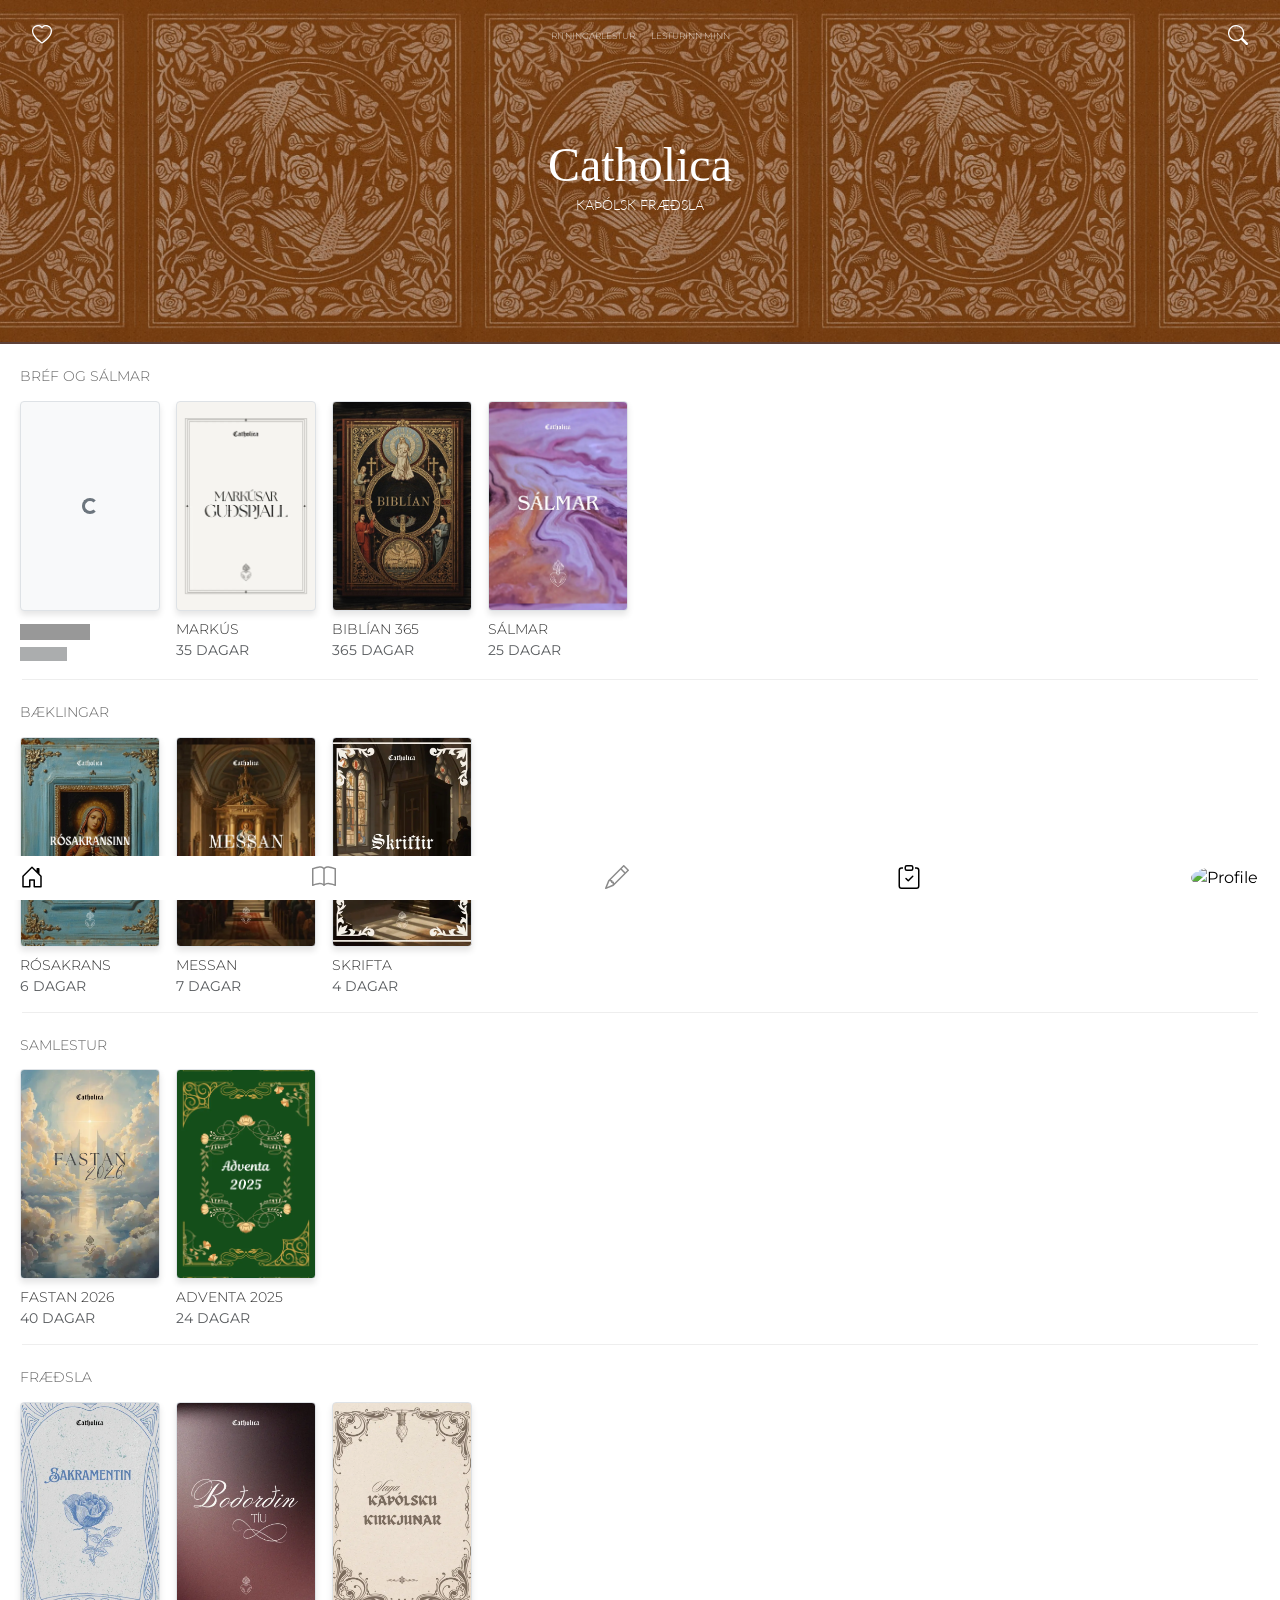
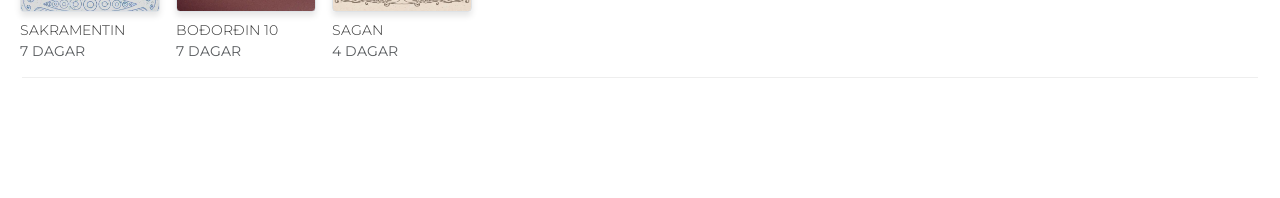
==== index.html @ e353a9ea "Add project files." ====
<!DOCTYPE html>
<html data-bs-theme="light" lang="en">

<head>
    <meta charset="utf-8">
    <meta name="viewport" content="width=device-width, initial-scale=1.0, shrink-to-fit=no">
    <title>Catholica</title>
    <link rel="stylesheet" href="assets/bootstrap/css/bootstrap.min.css">
    <link rel="stylesheet" href="https://fonts.googleapis.com/css?family=Cinzel:400,700&amp;display=swap">
    <link rel="stylesheet" href="https://fonts.googleapis.com/css?family=Lato&amp;display=swap">
    <link rel="stylesheet" href="https://fonts.googleapis.com/css?family=Montserrat:400,700&amp;display=swap">
    <link rel="stylesheet" href="assets/css/Login-Form-Basic-icons.css">
    <link rel="stylesheet" href="assets/css/styles.css">
</head>

<body class="bg-white" style="height:auto;">
    <header class="text-center text-white p-4 app-header" style="height: 344px;background: linear-gradient(black, rgba(0,0,0,0.3) 0%), url(&quot;assets/img/Cover_crop.jpg&quot;) center / contain, var(--bs-info);opacity: 1;backdrop-filter: opacity(1);-webkit-backdrop-filter: opacity(1);filter: brightness(100%);">
        <div class="d-flex justify-content-between align-items-center mb-4 px-2"><svg class="bi bi-heart fs-5 text-white" xmlns="http://www.w3.org/2000/svg" width="1em" height="1em" fill="currentColor" viewBox="0 0 16 16">
                <path d="m8 2.748-.717-.737C5.6.281 2.514.878 1.4 3.053c-.523 1.023-.641 2.5.314 4.385.92 1.815 2.834 3.989 6.286 6.357 3.452-2.368 5.365-4.542 6.286-6.357.955-1.886.838-3.362.314-4.385C13.486.878 10.4.28 8.717 2.01zM8 15C-7.333 4.868 3.279-3.04 7.824 1.143c.06.055.119.112.176.171a3.12 3.12 0 0 1 .176-.17C12.72-3.042 23.333 4.867 8 15"></path>
            </svg>
            <div class="small fw-bold"><span class="me-3 opacity-75" style="font-size:9px;">RITNINGARLESTUR</span><span class="opacity-75" style="font-size:9px;">LESTURINN MINN</span></div><svg class="bi bi-search fs-5 text-white" xmlns="http://www.w3.org/2000/svg" width="1em" height="1em" fill="currentColor" viewBox="0 0 16 16">
                <path d="M11.742 10.344a6.5 6.5 0 1 0-1.397 1.398h-.001c.03.04.062.078.098.115l3.85 3.85a1 1 0 0 0 1.415-1.414l-3.85-3.85a1.007 1.007 0 0 0-.115-.1zM12 6.5a5.5 5.5 0 1 1-11 0 5.5 5.5 0 0 1 11 0"></path>
            </svg>
        </div>
        <div class="py-5 catholica-logo">
            <h1 style="font-size:3em;margin-bottom:-19px;">Catholica</h1>
            <p class="text-uppercase small fw-bold mb-0" style="font-family:Lato, sans-serif;color:rgb(255, 255, 255);opacity:1;">kaþólsk fræðsla</p>
        </div>
    </header>
    <main class="mb-5 pb-5 py-4 container-fluid">
        <section class="mb-4">
            <h3 class="text-uppercase small fw-bold mb-3 px-2 opacity-75">Bréf og sálmar</h3>
            <div class="d-flex overflow-x-scroll gap-3 pb-3 px-2">
                <div data-key="biblian365" class="book-card">
                    <div class="bg-light border d-flex justify-content-center align-items-center cover">
                        <div class="text-secondary spinner-border spinner-border-sm" role="status"></div>
                    </div>
                    <div class="mt-2">
                        <div class="placeholder-glow"><span class="placeholder col-6"></span></div>
                    </div>
                    <div class="small text-muted">
                        <div class="placeholder-glow"><span class="placeholder col-4"></span></div>
                    </div>
                </div>
                <div class="book-card">
                    <div class="text-center bg-light border p-4 cover" style="background:url(&quot;assets/img/8.webp&quot;) center / contain;">
                        <div class="small mb-3 opacity-50"></div>
                    </div>
                    <div class="text-uppercase small fw-bold mt-2"><span>Markús</span></div>
                    <div class="small text-muted"><span>35 DAGAR</span></div>
                </div>
                <div class="book-card">
                    <div class="text-white bg-dark border p-1 cover" style="background:url(&quot;assets/img/10.jpg&quot;) center / contain;"></div>
                    <div class="text-uppercase small fw-bold mt-2"><span>Biblían 365</span></div>
                    <div class="small text-muted"><span>365 DAGAR</span></div>
                </div>
                <div class="book-card">
                    <div class="bg-info-subtle border p-1 cover" style="background:url(&quot;assets/img/7.webp&quot;) center / contain;"></div>
                    <div class="text-uppercase small fw-bold mt-2"><span>Sálmar</span></div>
                    <div class="small text-muted"><span>25 DAGAR</span></div>
                </div>
            </div>
        </section>
        <section class="mb-4">
            <h6 class="text-uppercase small fw-bold mb-3 px-2 opacity-75">Bæklingar</h6>
            <div class="d-flex overflow-auto gap-3 pb-3 px-2 hide-scrollbar">
                <div class="book-card">
                    <div class="bg-primary-subtle border p-1 cover" style="background:url(&quot;assets/img/11.jpg&quot;) center / contain;"></div>
                    <div class="text-uppercase small fw-bold mt-2"><span>Rósakrans</span></div>
                    <div class="small text-muted"><span>6 DAGAR</span></div>
                </div>
                <div class="book-card">
                    <div class="border p-1 cover" style="background:url(&quot;assets/img/12.webp&quot;) center / contain;"></div>
                    <div class="text-uppercase small fw-bold mt-2"><span>Messan</span></div>
                    <div class="small text-muted"><span>7 DAGAR</span></div>
                </div>
                <div class="book-card">
                    <div class="border p-1 cover" style="background:url(&quot;assets/img/13.webp&quot;) center / cover no-repeat;"></div>
                    <div class="text-uppercase small fw-bold mt-2"><span>Skrifta</span></div>
                    <div class="small text-muted"><span>4 DAGAR</span></div>
                </div>
            </div>
        </section>
        <section class="mb-4">
            <h6 class="text-uppercase small fw-bold mb-3 px-2 opacity-75">Samlestur</h6>
            <div class="d-flex overflow-auto gap-3 pb-3 px-2 hide-scrollbar">
                <div class="book-card">
                    <div class="border p-1 cover" style="background:url(&quot;assets/img/6.webp&quot;) center / cover;"></div>
                    <div class="text-uppercase small fw-bold mt-2"><span>Fastan 2026</span></div>
                    <div class="small text-muted"><span>40 DAGAR</span></div>
                </div>
                <div class="book-card">
                    <div class="border p-1 cover" style="background:url(&quot;assets/img/16.webp&quot;) center / contain;"></div>
                    <div class="text-uppercase small fw-bold mt-2"><span>Adventa 2025</span></div>
                    <div class="small text-muted"><span>24 DAGAR</span></div>
                </div>
            </div>
        </section>
        <section class="mb-4">
            <h6 class="text-uppercase small fw-bold mb-3 px-2 opacity-75">Fræðsla</h6>
            <div class="d-flex overflow-auto gap-3 pb-3 px-2 hide-scrollbar">
                <div class="book-card">
                    <div class="bg-primary-subtle border p-1 cover" style="background:url(&quot;assets/img/18.webp&quot;) center / cover;"></div>
                    <div class="text-uppercase small fw-bold mt-2"><span>Sakramentin</span></div>
                    <div class="small text-muted"><span>7 DAGAR</span></div>
                </div>
                <div class="book-card">
                    <div class="border p-1 cover" style="background:url(&quot;assets/img/20.webp&quot;) center / cover;"></div>
                    <div class="text-uppercase small fw-bold mt-2"><span>boðorðin 10</span></div>
                    <div class="small text-muted"><span>7 DAGAR</span></div>
                </div>
                <div class="book-card">
                    <div class="border p-1 cover" style="background:url(&quot;assets/img/19.webp&quot;) center / cover;"></div>
                    <div class="text-uppercase small fw-bold mt-2"><span>Sagan</span></div>
                    <div class="small text-muted"><span>4 DAGAR</span></div>
                </div>
            </div>
        </section>
    </main>
    <nav class="navbar navbar-expand fixed-bottom bg-body">
        <div class="container-fluid"><button class="navbar-toggler" data-bs-toggle="collapse" data-bs-target="#navcol-1"><span class="visually-hidden">Toggle navigation</span><span class="navbar-toggler-icon"></span></button>
            <div class="collapse navbar-collapse" id="navcol-1">
                <ul class="navbar-nav d-flex justify-content-between" style="width:100%;">
                    <li class="nav-item"><a class="nav-link active" href="index.html"><svg class="bi bi-house-door fs-4" xmlns="http://www.w3.org/2000/svg" width="1em" height="1em" fill="currentColor" viewBox="0 0 16 16">
                                <path d="M8.354 1.146a.5.5 0 0 0-.708 0l-6 6A.5.5 0 0 0 1.5 7.5v7a.5.5 0 0 0 .5.5h4.5a.5.5 0 0 0 .5-.5v-4h2v4a.5.5 0 0 0 .5.5H14a.5.5 0 0 0 .5-.5v-7a.5.5 0 0 0-.146-.354L13 5.793V2.5a.5.5 0 0 0-.5-.5h-1a.5.5 0 0 0-.5.5v1.293zM2.5 14V7.707l5.5-5.5 5.5 5.5V14H10v-4a.5.5 0 0 0-.5-.5h-3a.5.5 0 0 0-.5.5v4z"></path>
                            </svg></a></li>
                    <li class="nav-item"><a class="nav-link" href="Biblia.html"><svg class="bi bi-book fs-4" xmlns="http://www.w3.org/2000/svg" width="1em" height="1em" fill="currentColor" viewBox="0 0 16 16">
                                <path d="M1 2.828c.885-.37 2.154-.769 3.388-.893 1.33-.134 2.458.063 3.112.752v9.746c-.935-.53-2.12-.603-3.213-.493-1.18.12-2.37.461-3.287.811V2.828zm7.5-.141c.654-.689 1.782-.886 3.112-.752 1.234.124 2.503.523 3.388.893v9.923c-.918-.35-2.107-.692-3.287-.81-1.094-.111-2.278-.039-3.213.492V2.687zM8 1.783C7.015.936 5.587.81 4.287.94c-1.514.153-3.042.672-3.994 1.105A.5.5 0 0 0 0 2.5v11a.5.5 0 0 0 .707.455c.882-.4 2.303-.881 3.68-1.02 1.409-.142 2.59.087 3.223.877a.5.5 0 0 0 .78 0c.633-.79 1.814-1.019 3.222-.877 1.378.139 2.8.62 3.681 1.02A.5.5 0 0 0 16 13.5v-11a.5.5 0 0 0-.293-.455c-.952-.433-2.48-.952-3.994-1.105C10.413.809 8.985.936 8 1.783"></path>
                            </svg></a></li>
                    <li class="nav-item"><a class="nav-link" href="Notes.html"><svg class="bi bi-pencil fs-4" xmlns="http://www.w3.org/2000/svg" width="1em" height="1em" fill="currentColor" viewBox="0 0 16 16">
                                <path d="M12.146.146a.5.5 0 0 1 .708 0l3 3a.5.5 0 0 1 0 .708l-10 10a.5.5 0 0 1-.168.11l-5 2a.5.5 0 0 1-.65-.65l2-5a.5.5 0 0 1 .11-.168l10-10zM11.207 2.5 13.5 4.793 14.793 3.5 12.5 1.207zm1.586 3L10.5 3.207 4 9.707V10h.5a.5.5 0 0 1 .5.5v.5h.5a.5.5 0 0 1 .5.5v.5h.293zm-9.761 5.175-.106.106-1.528 3.821 3.821-1.528.106-.106A.5.5 0 0 1 5 12.5V12h-.5a.5.5 0 0 1-.5-.5V11h-.5a.5.5 0 0 1-.468-.325z"></path>
                            </svg></a></li>
                    <li class="nav-item"><a class="nav-link active" href="#"><svg class="bi bi-clipboard-check fs-4" xmlns="http://www.w3.org/2000/svg" width="1em" height="1em" fill="currentColor" viewBox="0 0 16 16">
                                <path fill-rule="evenodd" d="M10.854 7.146a.5.5 0 0 1 0 .708l-3 3a.5.5 0 0 1-.708 0l-1.5-1.5a.5.5 0 1 1 .708-.708L7.5 9.793l2.646-2.647a.5.5 0 0 1 .708 0z"></path>
                                <path d="M4 1.5H3a2 2 0 0 0-2 2V14a2 2 0 0 0 2 2h10a2 2 0 0 0 2-2V3.5a2 2 0 0 0-2-2h-1v1h1a1 1 0 0 1 1 1V14a1 1 0 0 1-1 1H3a1 1 0 0 1-1-1V3.5a1 1 0 0 1 1-1h1z"></path>
                                <path d="M9.5 1a.5.5 0 0 1 .5.5v1a.5.5 0 0 1-.5.5h-3a.5.5 0 0 1-.5-.5v-1a.5.5 0 0 1 .5-.5zm-3-1A1.5 1.5 0 0 0 5 1.5v1A1.5 1.5 0 0 0 6.5 4h3A1.5 1.5 0 0 0 11 2.5v-1A1.5 1.5 0 0 0 9.5 0z"></path>
                            </svg></a></li>
                    <li class="nav-item"><a class="nav-link active" href="login.html"><img class="border rounded-circle border-2 border-white" src="https://images.unsplash.com/photo-1494790108377-be9c29b29330?auto=format&amp;fit=crop&amp;q=80&amp;w=100&amp;h=100" alt="Profile" style="width:32px;height:32px;object-fit:cover;"></a></li>
                </ul>
            </div>
        </div>
    </nav>
    <script src="assets/bootstrap/js/bootstrap.min.js"></script>
    <script src="assets/js/Services/authenticationService.js"></script>
    <script src="assets/js/Services/dataService.js"></script>
    <script src="assets/js/Services/supabaseClient.js"></script>
    <script src="assets/js/BookApi/bookApi.js"></script>
    <script src="assets/js/login-handler.mjs" type="module"></script>
</body>

</html>
---- assets/css/Login-Form-Basic-icons.css ----
.bs-icon {
  --bs-icon-size: .75rem;
  display: flex;
  flex-shrink: 0;
  justify-content: center;
  align-items: center;
  font-size: var(--bs-icon-size);
  width: calc(var(--bs-icon-size) * 2);
  height: calc(var(--bs-icon-size) * 2);
  color: var(--bs-primary);
}

.bs-icon-xs {
  --bs-icon-size: 1rem;
  width: calc(var(--bs-icon-size) * 1.5);
  height: calc(var(--bs-icon-size) * 1.5);
}

.bs-icon-sm {
  --bs-icon-size: 1rem;
}

.bs-icon-md {
  --bs-icon-size: 1.5rem;
}

.bs-icon-lg {
  --bs-icon-size: 2rem;
}

.bs-icon-xl {
  --bs-icon-size: 2.5rem;
}

.bs-icon.bs-icon-primary {
  color: var(--bs-white);
  background: var(--bs-primary);
}

.bs-icon.bs-icon-primary-light {
  color: var(--bs-primary);
  background: rgba(var(--bs-primary-rgb), .2);
}

.bs-icon.bs-icon-semi-white {
  color: var(--bs-primary);
  background: rgba(255, 255, 255, .5);
}

.bs-icon.bs-icon-rounded {
  border-radius: .5rem;
}

.bs-icon.bs-icon-circle {
  border-radius: 50%;
}
---- assets/css/styles.css ----
:root {
  --primary-font: 'Montserrat', sans-serif;
  --display-font: 'Cloister Black', serif;
}

body {
  font-family: var(--primary-font);
  background-color: #fcfaf7;
  color: #333;
}

.app-header {
  background: linear-gradient(rgba(121, 85, 72, 0.8), rgba(121, 85, 72, 0.8)), url('https://www.transparenttextures.com/patterns/black-paper.png');
  border-bottom: 2px solid #5d4037;
}

.catholica-logo h1 {
  font-family: var(--display-font);
  line-height: 2;
}

.hide-scrollbar::-webkit-scrollbar {
  display: none;
}

.book-card {
  flex: 0 0 140px;
  width: 140px;
}

.book-card .cover {
  width: 100%;
  aspect-ratio: 2/3;
  object-fit: cover;
  border-radius: 4px;
  overflow: hidden;
  box-shadow: 0 4px 6px rgba(0,0,0,0.1);
  display: flex;
  flex-direction: column;
  justify-content: center;
}

.book-card .cover img {
  width: 100%;
  height: 100%;
  object-fit: cover;
}

.nav-link {
  padding: 0;
  opacity: 0.7;
  transition: opacity 0.2s;
}

.nav-link:hover, .nav-link.active {
  opacity: 1;
}

section {
  position: relative;
}

section::after {
  content: '';
  position: absolute;
  bottom: 0;
  left: 10px;
  right: 10px;
  height: 1px;
  background-color: #eee;
}

.opacity-75 {
}

.fw-bold {
  font-weight: 300!important;
}

.hide-scrollbar {
  /*-ms-overflow-style: none;*/
  /*scrollbar-width: none;*/
}
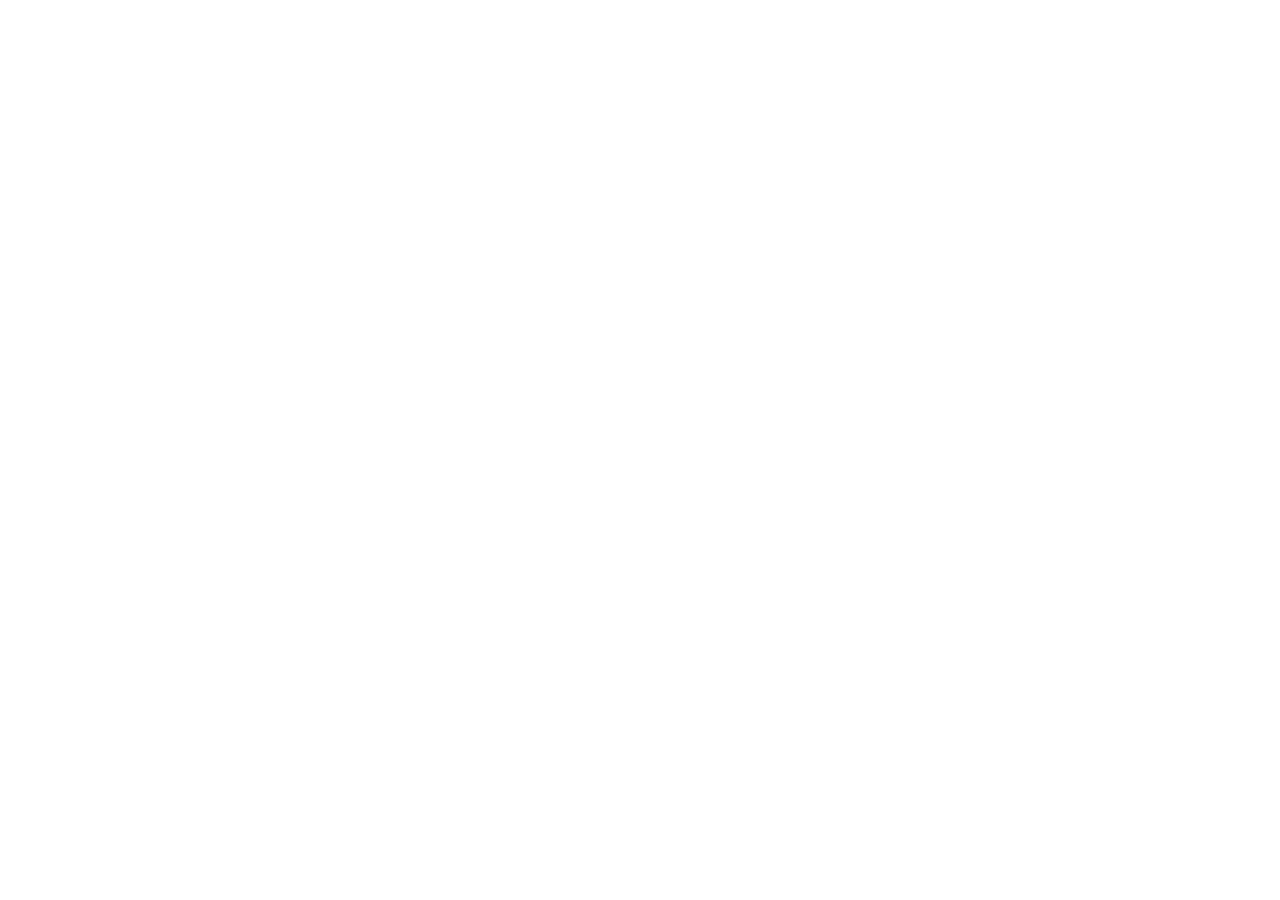
==== commit be1c075e: "Restructure" ====
--- a/index.html
+++ b/index.html
@@ -1,151 +1,21 @@
 <!DOCTYPE html>
-<html data-bs-theme="light" lang="en">
-
+<html lang="en" data-bs-theme="light">
 <head>
     <meta charset="utf-8">
-    <meta name="viewport" content="width=device-width, initial-scale=1.0, shrink-to-fit=no">
+    <meta name="viewport" content="width=device-width, initial-scale=1">
+    <meta name="theme-color" content="#212529">
     <title>Catholica</title>
-    <link rel="stylesheet" href="assets/bootstrap/css/bootstrap.min.css">
+    <link rel="manifest" href="./manifest.webmanifest">
+    <link rel="stylesheet" href="./assets/bootstrap/css/bootstrap.min.css">
     <link rel="stylesheet" href="https://fonts.googleapis.com/css?family=Cinzel:400,700&amp;display=swap">
     <link rel="stylesheet" href="https://fonts.googleapis.com/css?family=Lato&amp;display=swap">
     <link rel="stylesheet" href="https://fonts.googleapis.com/css?family=Montserrat:400,700&amp;display=swap">
-    <link rel="stylesheet" href="assets/css/Login-Form-Basic-icons.css">
-    <link rel="stylesheet" href="assets/css/styles.css">
+    <link rel="stylesheet" href="./assets/css/Login-Form-Basic-icons.css">
+    <link rel="stylesheet" href="./assets/css/styles.css">
 </head>
-
 <body class="bg-white" style="height:auto;">
-    <header class="text-center text-white p-4 app-header" style="height: 344px;background: linear-gradient(black, rgba(0,0,0,0.3) 0%), url(&quot;assets/img/Cover_crop.jpg&quot;) center / contain, var(--bs-info);opacity: 1;backdrop-filter: opacity(1);-webkit-backdrop-filter: opacity(1);filter: brightness(100%);">
-        <div class="d-flex justify-content-between align-items-center mb-4 px-2"><svg class="bi bi-heart fs-5 text-white" xmlns="http://www.w3.org/2000/svg" width="1em" height="1em" fill="currentColor" viewBox="0 0 16 16">
-                <path d="m8 2.748-.717-.737C5.6.281 2.514.878 1.4 3.053c-.523 1.023-.641 2.5.314 4.385.92 1.815 2.834 3.989 6.286 6.357 3.452-2.368 5.365-4.542 6.286-6.357.955-1.886.838-3.362.314-4.385C13.486.878 10.4.28 8.717 2.01zM8 15C-7.333 4.868 3.279-3.04 7.824 1.143c.06.055.119.112.176.171a3.12 3.12 0 0 1 .176-.17C12.72-3.042 23.333 4.867 8 15"></path>
-            </svg>
-            <div class="small fw-bold"><span class="me-3 opacity-75" style="font-size:9px;">RITNINGARLESTUR</span><span class="opacity-75" style="font-size:9px;">LESTURINN MINN</span></div><svg class="bi bi-search fs-5 text-white" xmlns="http://www.w3.org/2000/svg" width="1em" height="1em" fill="currentColor" viewBox="0 0 16 16">
-                <path d="M11.742 10.344a6.5 6.5 0 1 0-1.397 1.398h-.001c.03.04.062.078.098.115l3.85 3.85a1 1 0 0 0 1.415-1.414l-3.85-3.85a1.007 1.007 0 0 0-.115-.1zM12 6.5a5.5 5.5 0 1 1-11 0 5.5 5.5 0 0 1 11 0"></path>
-            </svg>
-        </div>
-        <div class="py-5 catholica-logo">
-            <h1 style="font-size:3em;margin-bottom:-19px;">Catholica</h1>
-            <p class="text-uppercase small fw-bold mb-0" style="font-family:Lato, sans-serif;color:rgb(255, 255, 255);opacity:1;">kaþólsk fræðsla</p>
-        </div>
-    </header>
-    <main class="mb-5 pb-5 py-4 container-fluid">
-        <section class="mb-4">
-            <h3 class="text-uppercase small fw-bold mb-3 px-2 opacity-75">Bréf og sálmar</h3>
-            <div class="d-flex overflow-x-scroll gap-3 pb-3 px-2">
-                <div data-key="biblian365" class="book-card">
-                    <div class="bg-light border d-flex justify-content-center align-items-center cover">
-                        <div class="text-secondary spinner-border spinner-border-sm" role="status"></div>
-                    </div>
-                    <div class="mt-2">
-                        <div class="placeholder-glow"><span class="placeholder col-6"></span></div>
-                    </div>
-                    <div class="small text-muted">
-                        <div class="placeholder-glow"><span class="placeholder col-4"></span></div>
-                    </div>
-                </div>
-                <div class="book-card">
-                    <div class="text-center bg-light border p-4 cover" style="background:url(&quot;assets/img/8.webp&quot;) center / contain;">
-                        <div class="small mb-3 opacity-50"></div>
-                    </div>
-                    <div class="text-uppercase small fw-bold mt-2"><span>Markús</span></div>
-                    <div class="small text-muted"><span>35 DAGAR</span></div>
-                </div>
-                <div class="book-card">
-                    <div class="text-white bg-dark border p-1 cover" style="background:url(&quot;assets/img/10.jpg&quot;) center / contain;"></div>
-                    <div class="text-uppercase small fw-bold mt-2"><span>Biblían 365</span></div>
-                    <div class="small text-muted"><span>365 DAGAR</span></div>
-                </div>
-                <div class="book-card">
-                    <div class="bg-info-subtle border p-1 cover" style="background:url(&quot;assets/img/7.webp&quot;) center / contain;"></div>
-                    <div class="text-uppercase small fw-bold mt-2"><span>Sálmar</span></div>
-                    <div class="small text-muted"><span>25 DAGAR</span></div>
-                </div>
-            </div>
-        </section>
-        <section class="mb-4">
-            <h6 class="text-uppercase small fw-bold mb-3 px-2 opacity-75">Bæklingar</h6>
-            <div class="d-flex overflow-auto gap-3 pb-3 px-2 hide-scrollbar">
-                <div class="book-card">
-                    <div class="bg-primary-subtle border p-1 cover" style="background:url(&quot;assets/img/11.jpg&quot;) center / contain;"></div>
-                    <div class="text-uppercase small fw-bold mt-2"><span>Rósakrans</span></div>
-                    <div class="small text-muted"><span>6 DAGAR</span></div>
-                </div>
-                <div class="book-card">
-                    <div class="border p-1 cover" style="background:url(&quot;assets/img/12.webp&quot;) center / contain;"></div>
-                    <div class="text-uppercase small fw-bold mt-2"><span>Messan</span></div>
-                    <div class="small text-muted"><span>7 DAGAR</span></div>
-                </div>
-                <div class="book-card">
-                    <div class="border p-1 cover" style="background:url(&quot;assets/img/13.webp&quot;) center / cover no-repeat;"></div>
-                    <div class="text-uppercase small fw-bold mt-2"><span>Skrifta</span></div>
-                    <div class="small text-muted"><span>4 DAGAR</span></div>
-                </div>
-            </div>
-        </section>
-        <section class="mb-4">
-            <h6 class="text-uppercase small fw-bold mb-3 px-2 opacity-75">Samlestur</h6>
-            <div class="d-flex overflow-auto gap-3 pb-3 px-2 hide-scrollbar">
-                <div class="book-card">
-                    <div class="border p-1 cover" style="background:url(&quot;assets/img/6.webp&quot;) center / cover;"></div>
-                    <div class="text-uppercase small fw-bold mt-2"><span>Fastan 2026</span></div>
-                    <div class="small text-muted"><span>40 DAGAR</span></div>
-                </div>
-                <div class="book-card">
-                    <div class="border p-1 cover" style="background:url(&quot;assets/img/16.webp&quot;) center / contain;"></div>
-                    <div class="text-uppercase small fw-bold mt-2"><span>Adventa 2025</span></div>
-                    <div class="small text-muted"><span>24 DAGAR</span></div>
-                </div>
-            </div>
-        </section>
-        <section class="mb-4">
-            <h6 class="text-uppercase small fw-bold mb-3 px-2 opacity-75">Fræðsla</h6>
-            <div class="d-flex overflow-auto gap-3 pb-3 px-2 hide-scrollbar">
-                <div class="book-card">
-                    <div class="bg-primary-subtle border p-1 cover" style="background:url(&quot;assets/img/18.webp&quot;) center / cover;"></div>
-                    <div class="text-uppercase small fw-bold mt-2"><span>Sakramentin</span></div>
-                    <div class="small text-muted"><span>7 DAGAR</span></div>
-                </div>
-                <div class="book-card">
-                    <div class="border p-1 cover" style="background:url(&quot;assets/img/20.webp&quot;) center / cover;"></div>
-                    <div class="text-uppercase small fw-bold mt-2"><span>boðorðin 10</span></div>
-                    <div class="small text-muted"><span>7 DAGAR</span></div>
-                </div>
-                <div class="book-card">
-                    <div class="border p-1 cover" style="background:url(&quot;assets/img/19.webp&quot;) center / cover;"></div>
-                    <div class="text-uppercase small fw-bold mt-2"><span>Sagan</span></div>
-                    <div class="small text-muted"><span>4 DAGAR</span></div>
-                </div>
-            </div>
-        </section>
-    </main>
-    <nav class="navbar navbar-expand fixed-bottom bg-body">
-        <div class="container-fluid"><button class="navbar-toggler" data-bs-toggle="collapse" data-bs-target="#navcol-1"><span class="visually-hidden">Toggle navigation</span><span class="navbar-toggler-icon"></span></button>
-            <div class="collapse navbar-collapse" id="navcol-1">
-                <ul class="navbar-nav d-flex justify-content-between" style="width:100%;">
-                    <li class="nav-item"><a class="nav-link active" href="index.html"><svg class="bi bi-house-door fs-4" xmlns="http://www.w3.org/2000/svg" width="1em" height="1em" fill="currentColor" viewBox="0 0 16 16">
-                                <path d="M8.354 1.146a.5.5 0 0 0-.708 0l-6 6A.5.5 0 0 0 1.5 7.5v7a.5.5 0 0 0 .5.5h4.5a.5.5 0 0 0 .5-.5v-4h2v4a.5.5 0 0 0 .5.5H14a.5.5 0 0 0 .5-.5v-7a.5.5 0 0 0-.146-.354L13 5.793V2.5a.5.5 0 0 0-.5-.5h-1a.5.5 0 0 0-.5.5v1.293zM2.5 14V7.707l5.5-5.5 5.5 5.5V14H10v-4a.5.5 0 0 0-.5-.5h-3a.5.5 0 0 0-.5.5v4z"></path>
-                            </svg></a></li>
-                    <li class="nav-item"><a class="nav-link" href="Biblia.html"><svg class="bi bi-book fs-4" xmlns="http://www.w3.org/2000/svg" width="1em" height="1em" fill="currentColor" viewBox="0 0 16 16">
-                                <path d="M1 2.828c.885-.37 2.154-.769 3.388-.893 1.33-.134 2.458.063 3.112.752v9.746c-.935-.53-2.12-.603-3.213-.493-1.18.12-2.37.461-3.287.811V2.828zm7.5-.141c.654-.689 1.782-.886 3.112-.752 1.234.124 2.503.523 3.388.893v9.923c-.918-.35-2.107-.692-3.287-.81-1.094-.111-2.278-.039-3.213.492V2.687zM8 1.783C7.015.936 5.587.81 4.287.94c-1.514.153-3.042.672-3.994 1.105A.5.5 0 0 0 0 2.5v11a.5.5 0 0 0 .707.455c.882-.4 2.303-.881 3.68-1.02 1.409-.142 2.59.087 3.223.877a.5.5 0 0 0 .78 0c.633-.79 1.814-1.019 3.222-.877 1.378.139 2.8.62 3.681 1.02A.5.5 0 0 0 16 13.5v-11a.5.5 0 0 0-.293-.455c-.952-.433-2.48-.952-3.994-1.105C10.413.809 8.985.936 8 1.783"></path>
-                            </svg></a></li>
-                    <li class="nav-item"><a class="nav-link" href="Notes.html"><svg class="bi bi-pencil fs-4" xmlns="http://www.w3.org/2000/svg" width="1em" height="1em" fill="currentColor" viewBox="0 0 16 16">
-                                <path d="M12.146.146a.5.5 0 0 1 .708 0l3 3a.5.5 0 0 1 0 .708l-10 10a.5.5 0 0 1-.168.11l-5 2a.5.5 0 0 1-.65-.65l2-5a.5.5 0 0 1 .11-.168l10-10zM11.207 2.5 13.5 4.793 14.793 3.5 12.5 1.207zm1.586 3L10.5 3.207 4 9.707V10h.5a.5.5 0 0 1 .5.5v.5h.5a.5.5 0 0 1 .5.5v.5h.293zm-9.761 5.175-.106.106-1.528 3.821 3.821-1.528.106-.106A.5.5 0 0 1 5 12.5V12h-.5a.5.5 0 0 1-.5-.5V11h-.5a.5.5 0 0 1-.468-.325z"></path>
-                            </svg></a></li>
-                    <li class="nav-item"><a class="nav-link active" href="#"><svg class="bi bi-clipboard-check fs-4" xmlns="http://www.w3.org/2000/svg" width="1em" height="1em" fill="currentColor" viewBox="0 0 16 16">
-                                <path fill-rule="evenodd" d="M10.854 7.146a.5.5 0 0 1 0 .708l-3 3a.5.5 0 0 1-.708 0l-1.5-1.5a.5.5 0 1 1 .708-.708L7.5 9.793l2.646-2.647a.5.5 0 0 1 .708 0z"></path>
-                                <path d="M4 1.5H3a2 2 0 0 0-2 2V14a2 2 0 0 0 2 2h10a2 2 0 0 0 2-2V3.5a2 2 0 0 0-2-2h-1v1h1a1 1 0 0 1 1 1V14a1 1 0 0 1-1 1H3a1 1 0 0 1-1-1V3.5a1 1 0 0 1 1-1h1z"></path>
-                                <path d="M9.5 1a.5.5 0 0 1 .5.5v1a.5.5 0 0 1-.5.5h-3a.5.5 0 0 1-.5-.5v-1a.5.5 0 0 1 .5-.5zm-3-1A1.5 1.5 0 0 0 5 1.5v1A1.5 1.5 0 0 0 6.5 4h3A1.5 1.5 0 0 0 11 2.5v-1A1.5 1.5 0 0 0 9.5 0z"></path>
-                            </svg></a></li>
-                    <li class="nav-item"><a class="nav-link active" href="login.html"><img class="border rounded-circle border-2 border-white" src="https://images.unsplash.com/photo-1494790108377-be9c29b29330?auto=format&amp;fit=crop&amp;q=80&amp;w=100&amp;h=100" alt="Profile" style="width:32px;height:32px;object-fit:cover;"></a></li>
-                </ul>
-            </div>
-        </div>
-    </nav>
-    <script src="assets/bootstrap/js/bootstrap.min.js"></script>
-    <script src="assets/js/Services/authenticationService.js"></script>
-    <script src="assets/js/Services/dataService.js"></script>
-    <script src="assets/js/Services/supabaseClient.js"></script>
-    <script src="assets/js/BookApi/bookApi.js"></script>
-    <script src="assets/js/login-handler.mjs" type="module"></script>
+    <catholica-app></catholica-app>
+    <script src="./assets/bootstrap/js/bootstrap.min.js"></script>
+    <script type="module" src="./js/main.js"></script>
 </body>
-
-</html>+</html>
